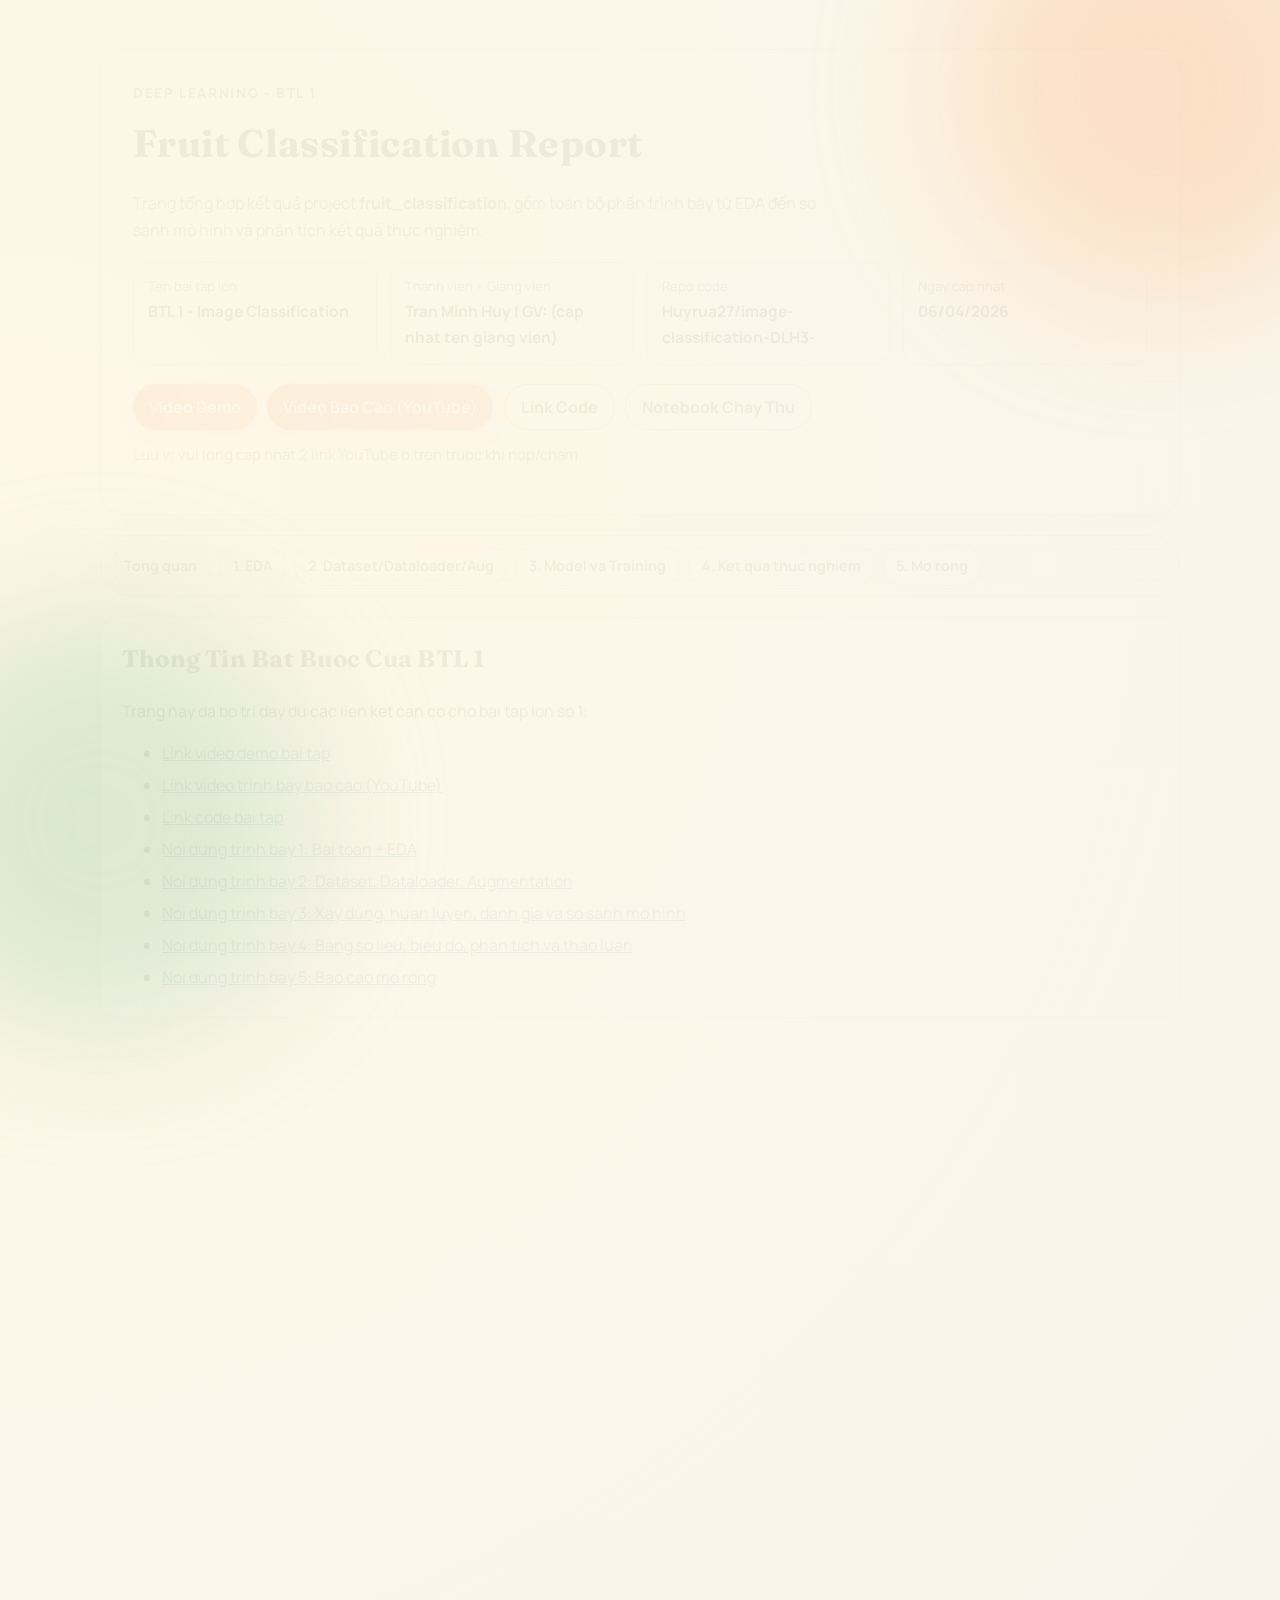
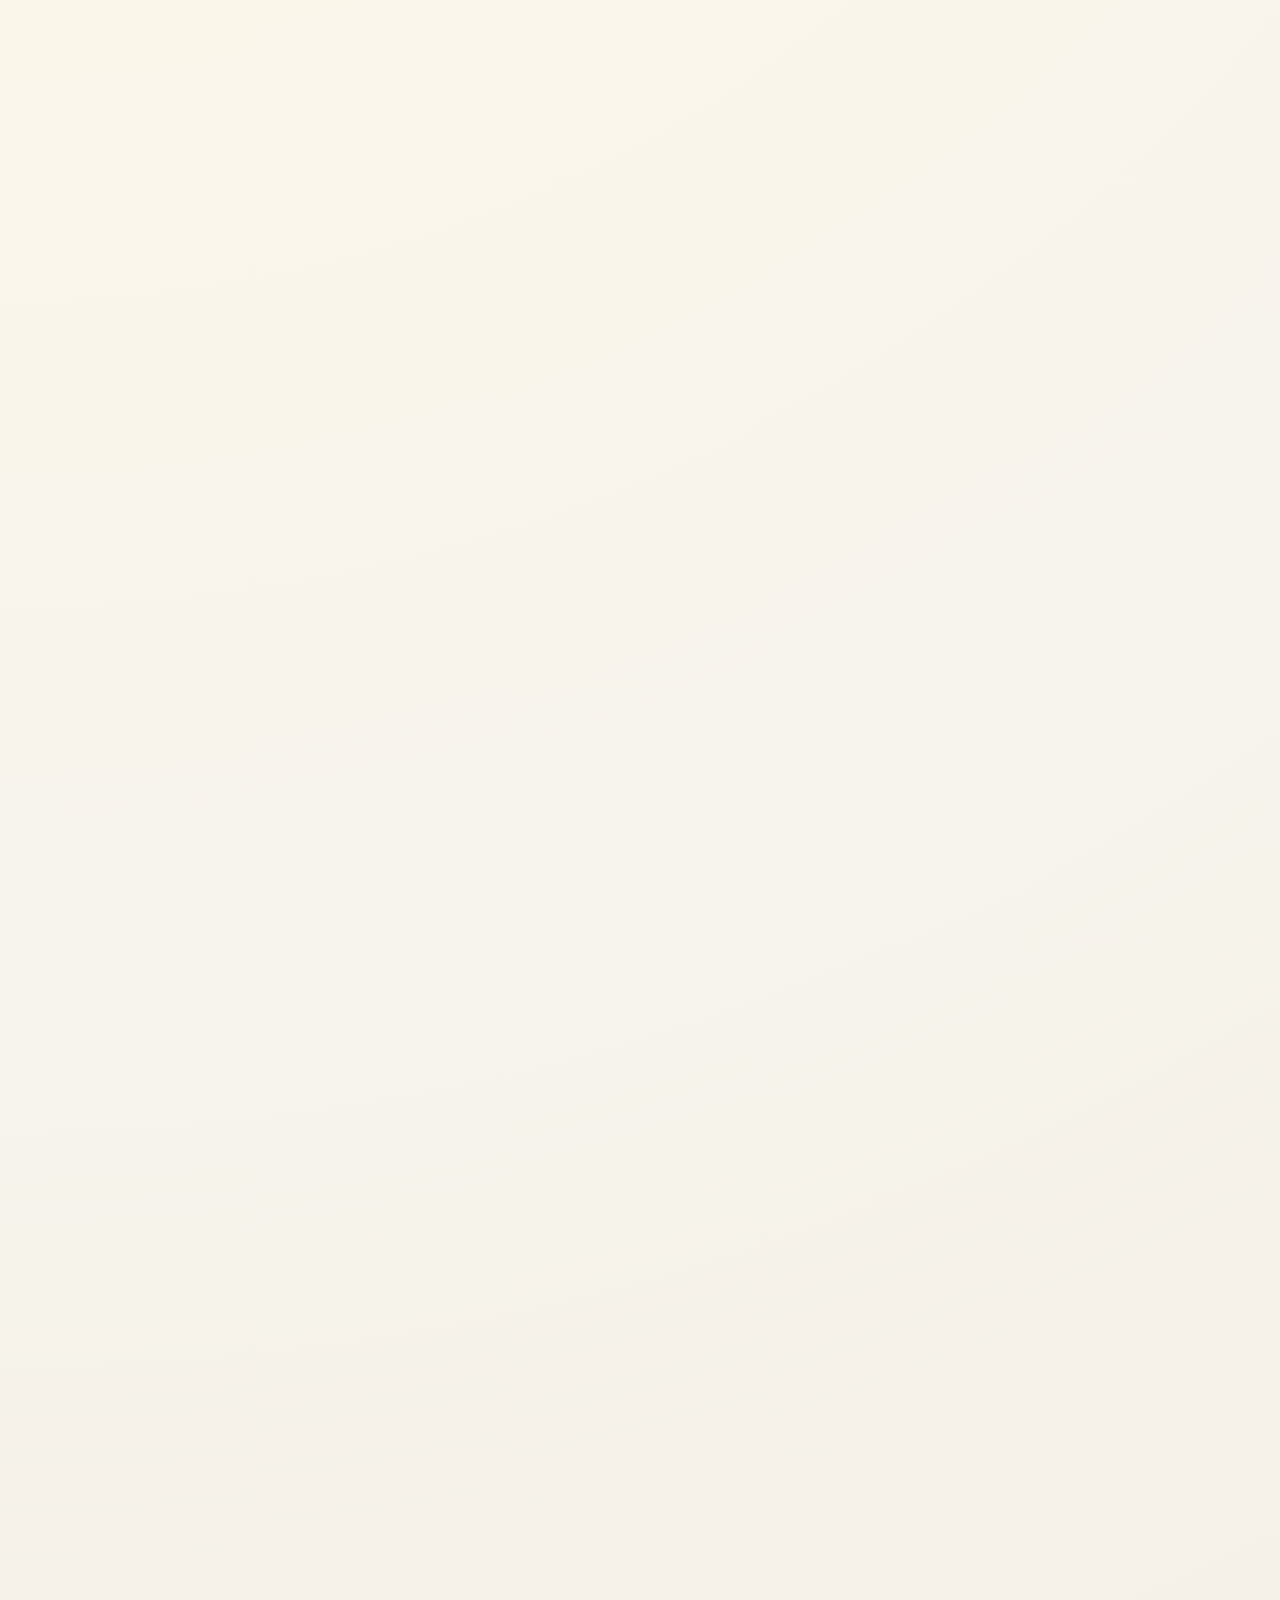
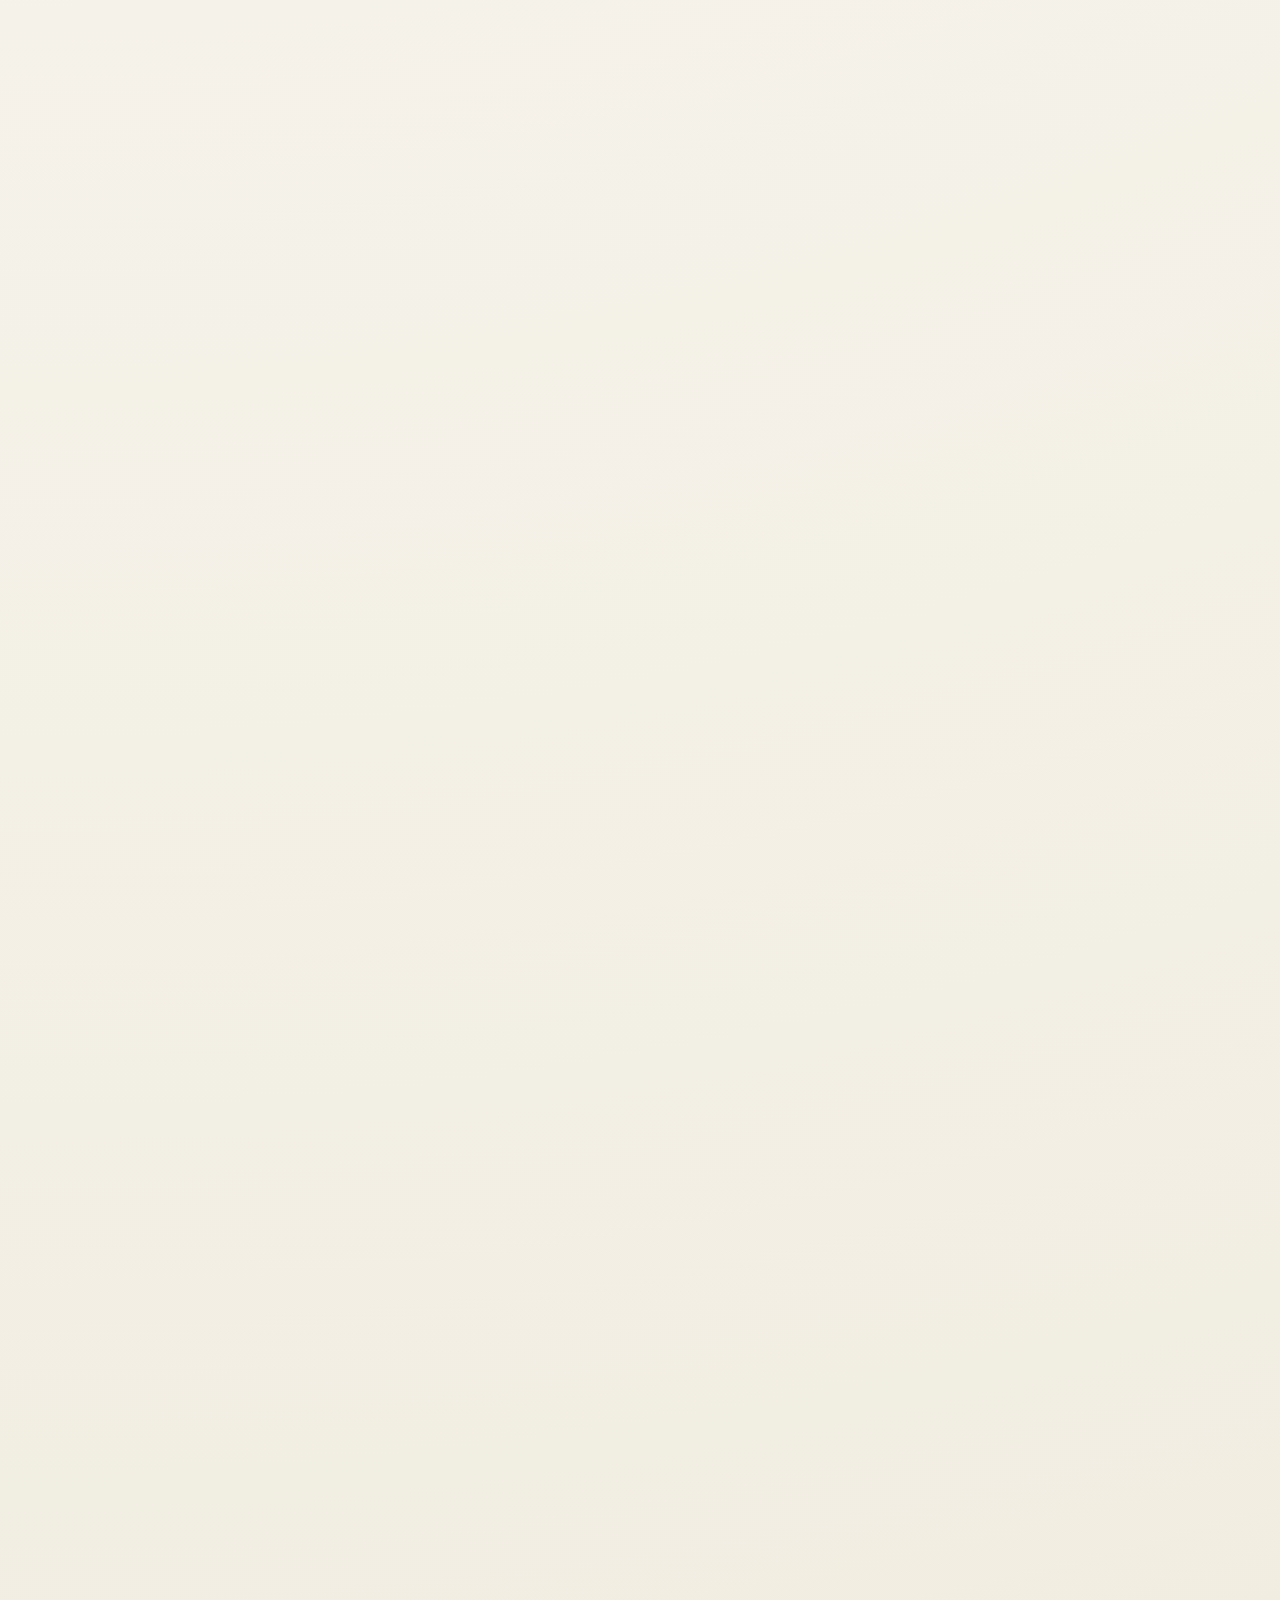
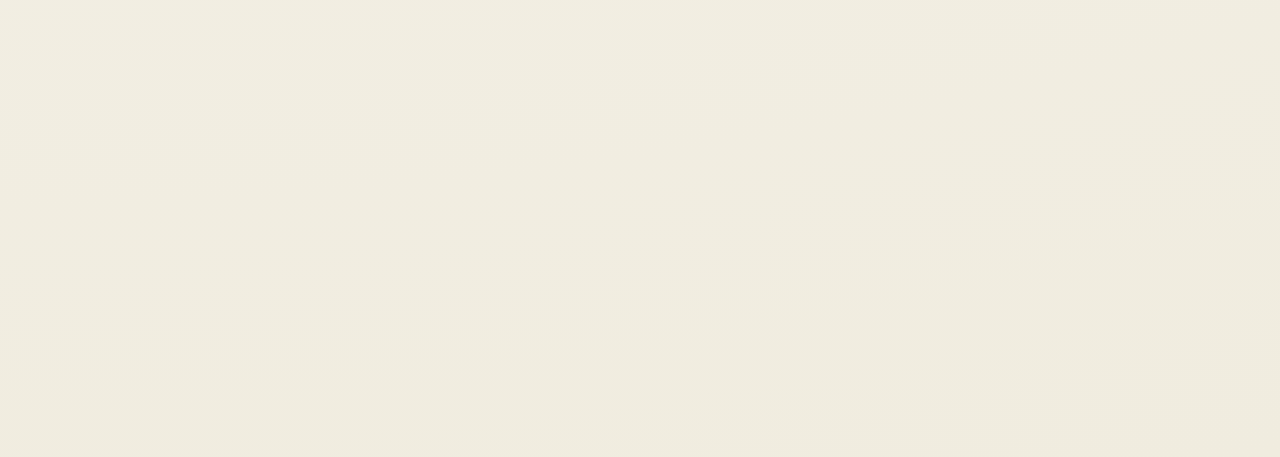
==== index.html @ 6369432c "Update project files and pages (exclude data)" ====
<!doctype html>
<html lang="vi">
<head>
  <meta charset="utf-8">
  <meta name="viewport" content="width=device-width, initial-scale=1">
  <title>Fruit Classification - GitHub Pages</title>
  <meta http-equiv="refresh" content="0; url=assignment1_image.html">
  <style>
    body {
      margin: 0;
      display: grid;
      place-items: center;
      min-height: 100vh;
      font-family: Georgia, "Times New Roman", serif;
      background: #f7f4ed;
      color: #2b2720;
    }
    a {
      color: #1f5d88;
      font-weight: 700;
    }
  </style>
</head>
<body>
  <p>Dang chuyen den trang bao cao BTL 1... Neu khong tu dong chuyen, bam vao <a href="assignment1_image.html">day</a>.</p>
</body>
</html>
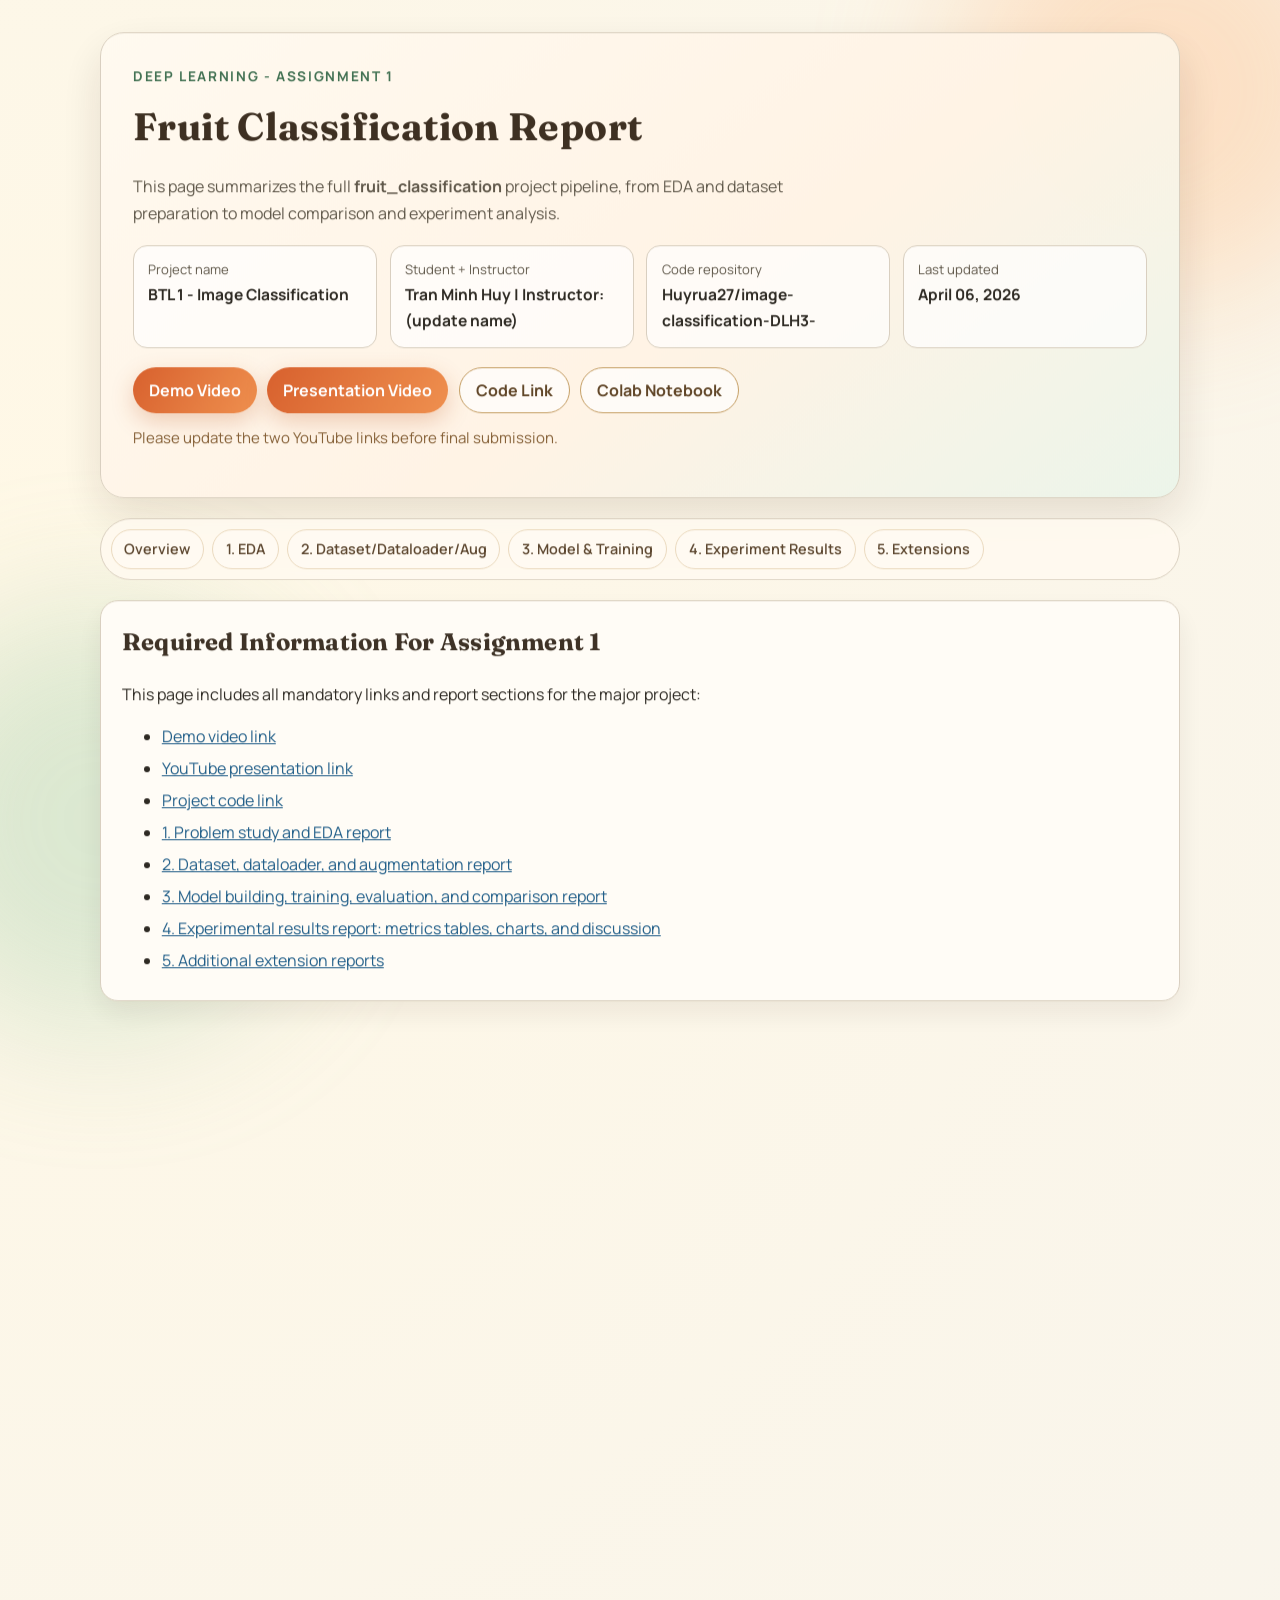
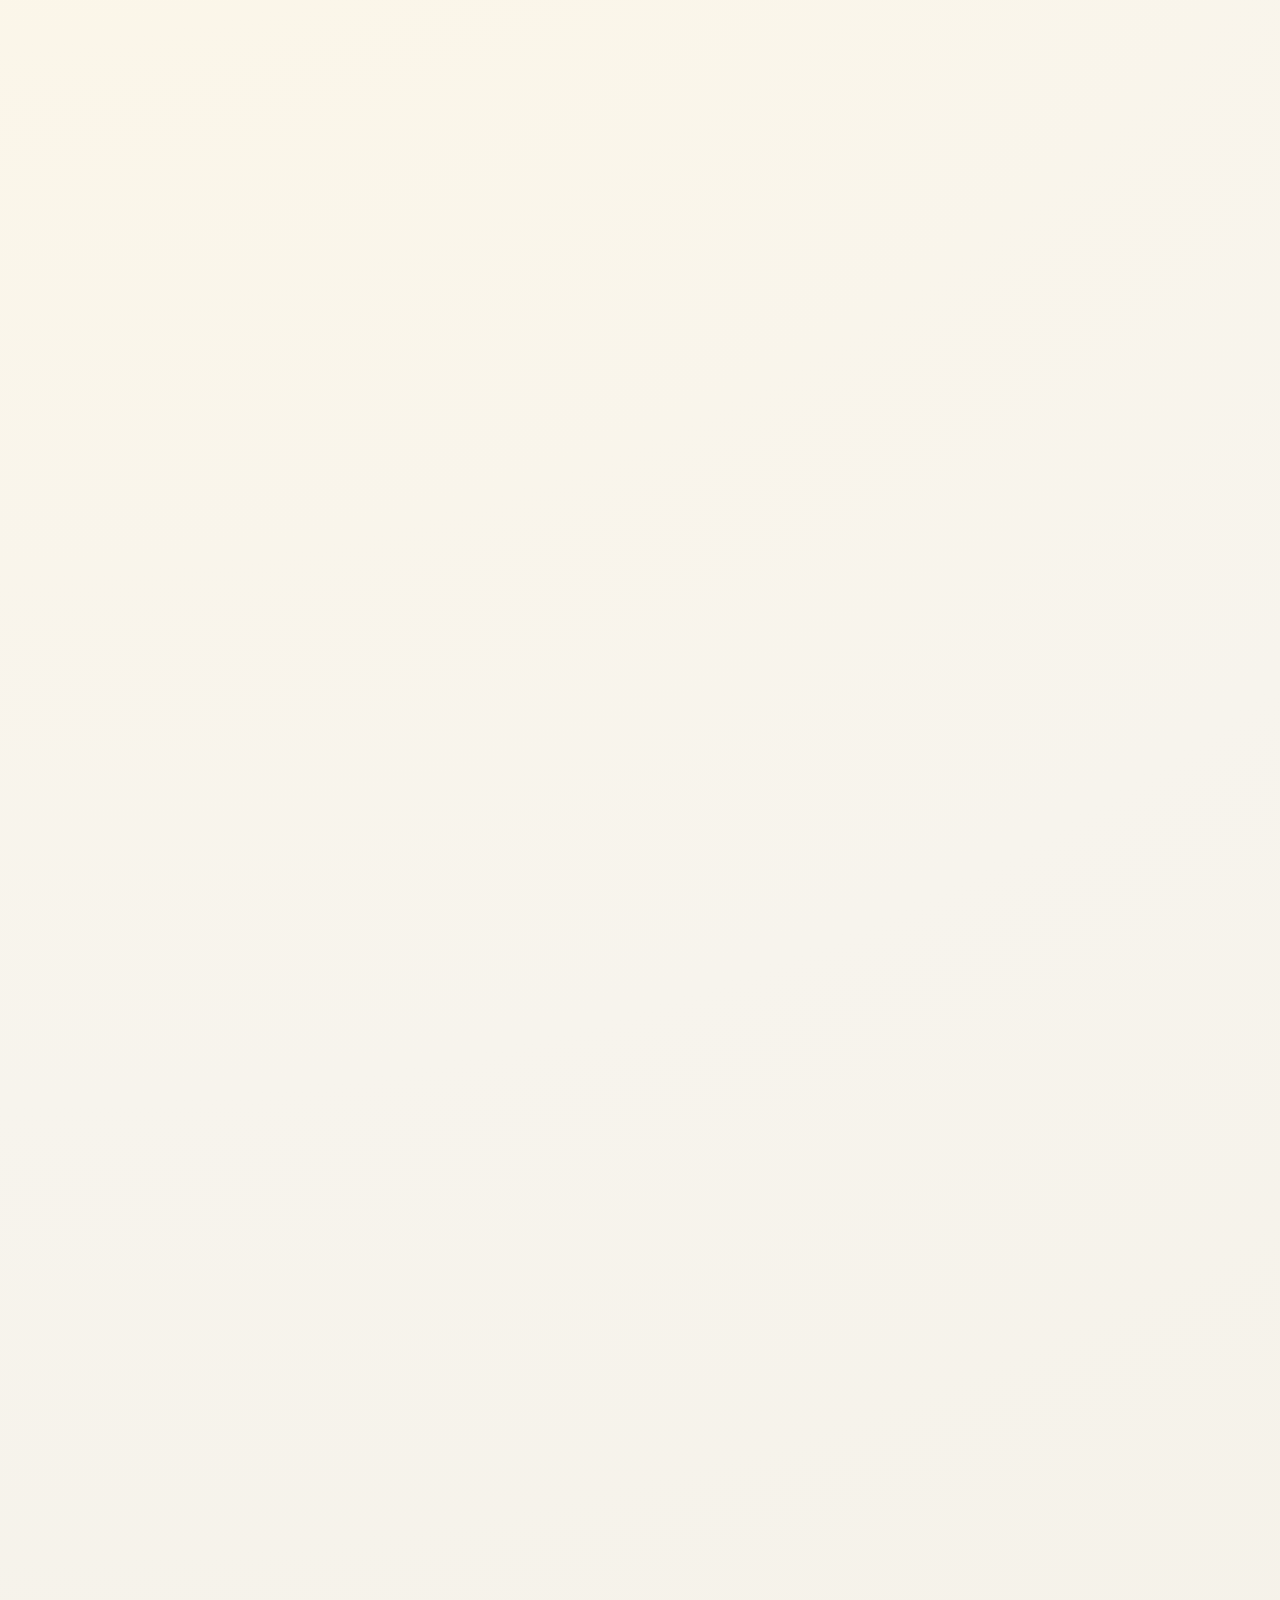
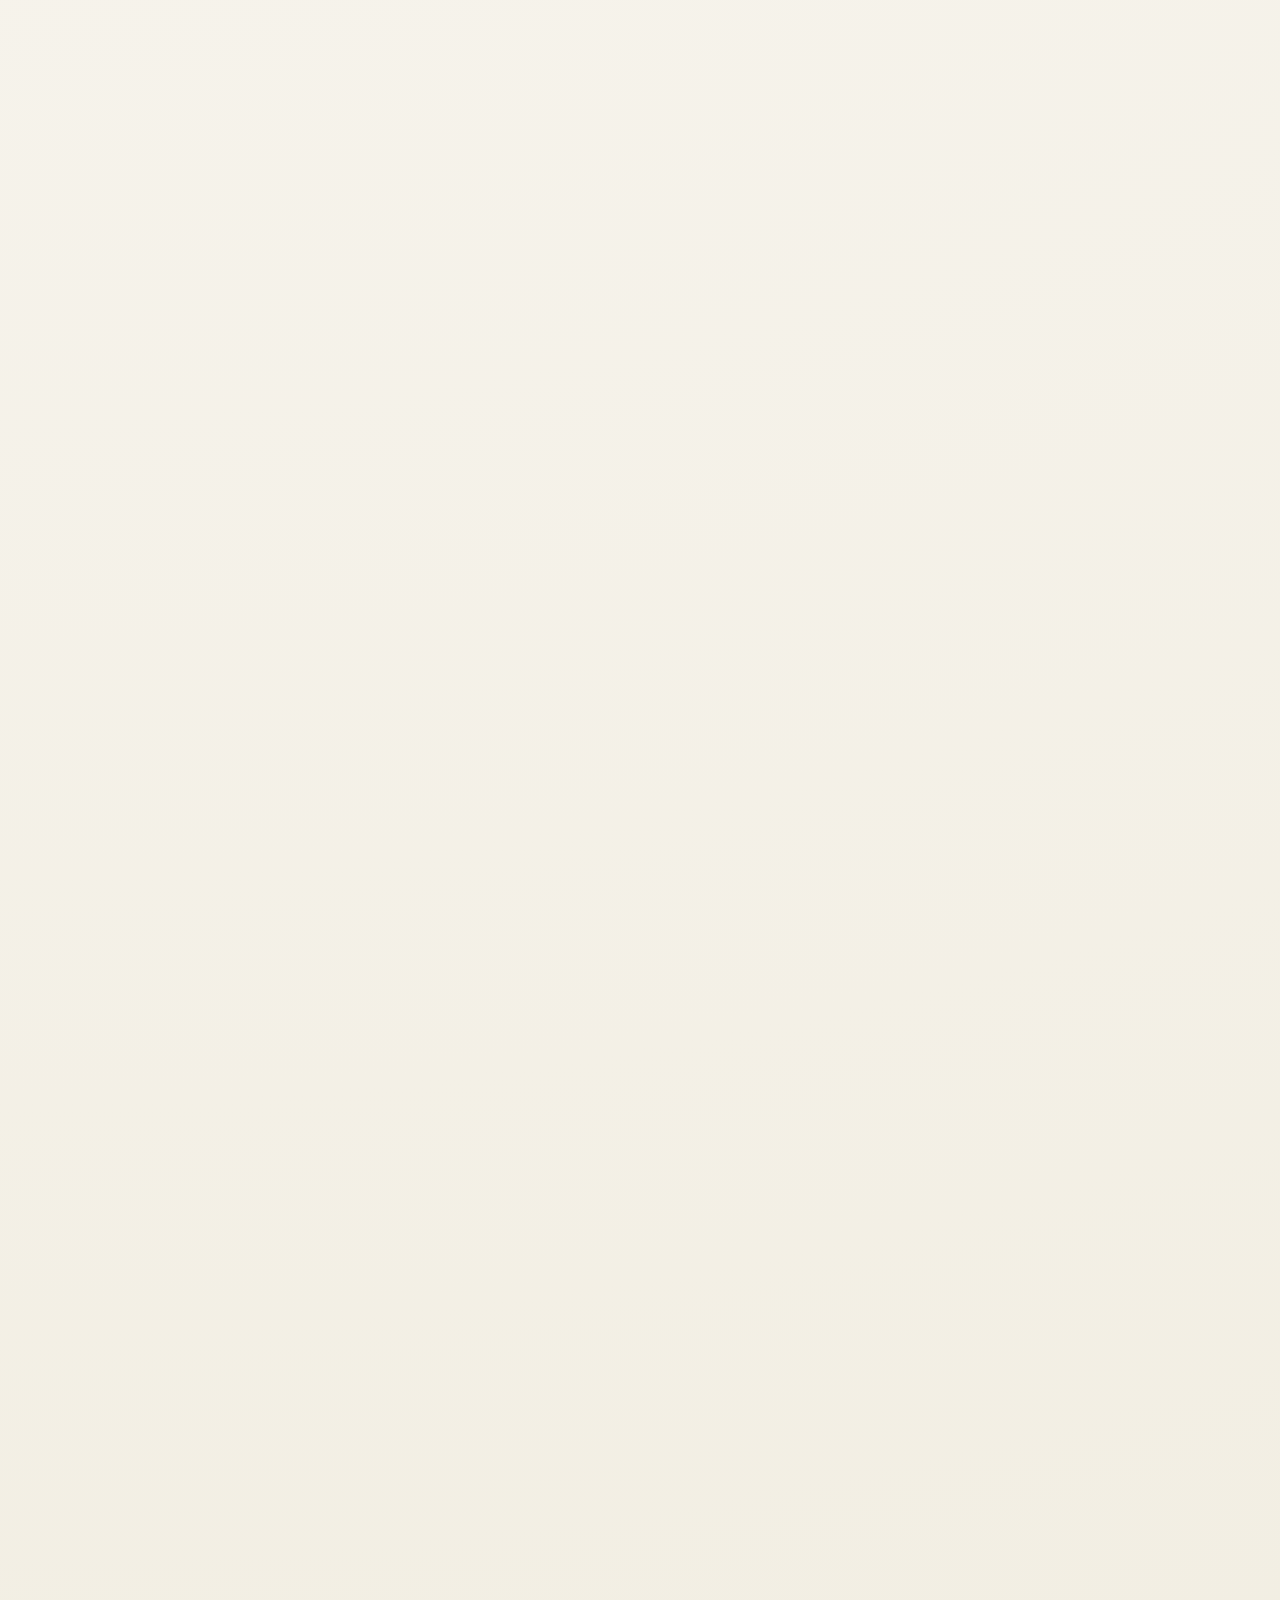
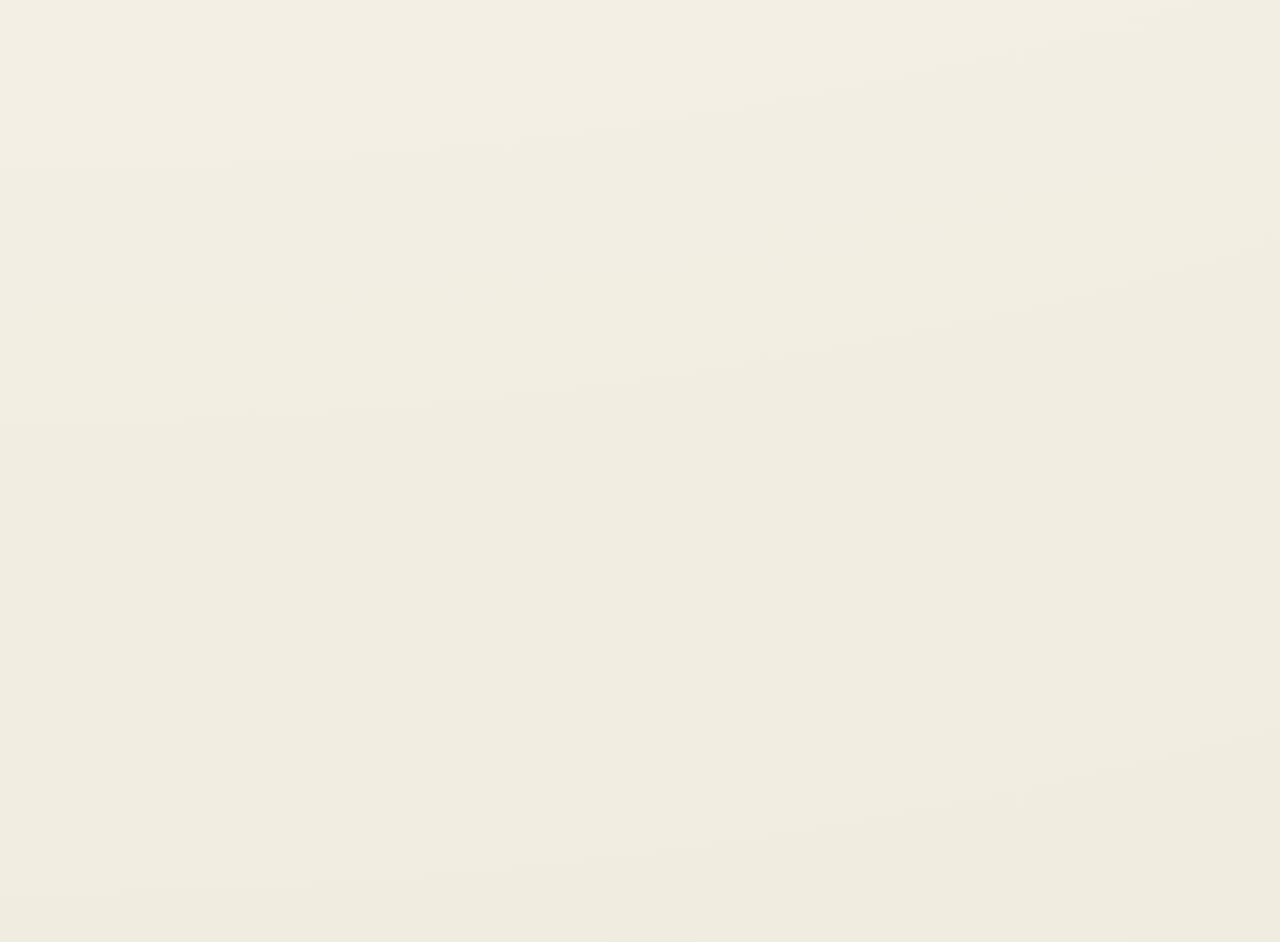
==== commit c4dd1475: "English GitHub Pages report, metric highlights, and bundled assets" ====
--- a/index.html
+++ b/index.html
@@ -1,5 +1,5 @@
 <!doctype html>
-<html lang="vi">
+<html lang="en">
 <head>
   <meta charset="utf-8">
   <meta name="viewport" content="width=device-width, initial-scale=1">
@@ -22,6 +22,6 @@
   </style>
 </head>
 <body>
-  <p>Dang chuyen den trang bao cao BTL 1... Neu khong tu dong chuyen, bam vao <a href="assignment1_image.html">day</a>.</p>
+  <p>Redirecting to the Assignment 1 report page... If it does not redirect automatically, click <a href="assignment1_image.html">here</a>.</p>
 </body>
 </html>
